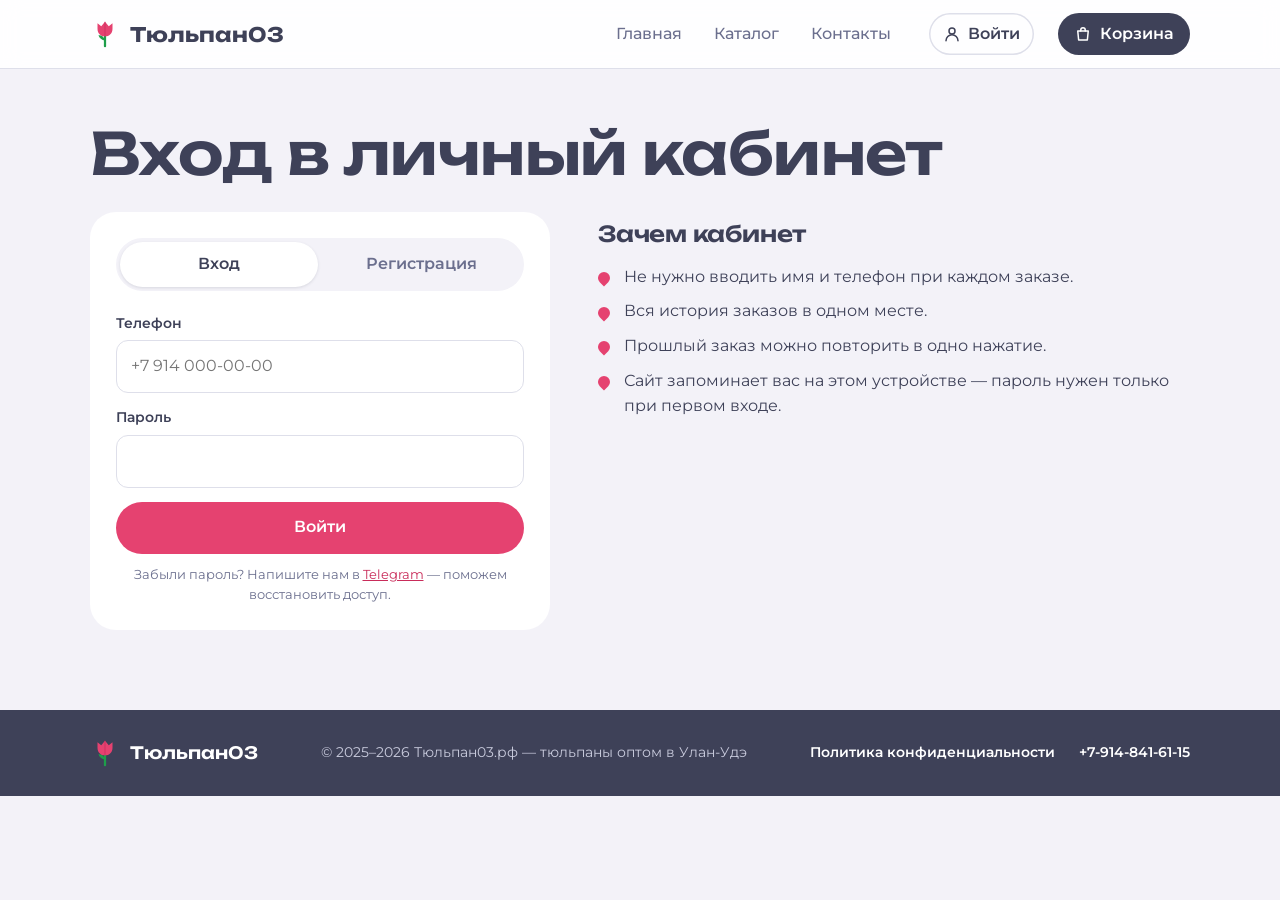
==== account.html @ 118ff661 "Цены на сайте меняются сами по графику (1.01 и 16.02.2027) prices.js: PRICE_SCHEDULE — три периода, " ====
<!doctype html>
<html lang="ru">
<head>
  <meta charset="UTF-8">
  <meta name="viewport" content="width=device-width, initial-scale=1">
  <title>Личный кабинет — Тюльпан03</title>
  <meta name="robots" content="noindex, nofollow">
  <meta name="theme-color" content="#3E4158">

  <link rel="icon" type="image/png" sizes="32x32" href="favicon.png">
  <link rel="icon" href="favicon.ico" sizes="any">
  <link rel="apple-touch-icon" sizes="180x180" href="icon.png">

  <link rel="preconnect" href="https://fonts.googleapis.com">
  <link rel="preconnect" href="https://fonts.gstatic.com" crossorigin>
  <link rel="stylesheet" href="https://fonts.googleapis.com/css2?family=Montserrat:wght@400;500;600;700&family=Unbounded:wght@500;600;700&display=swap">
  <link rel="stylesheet" href="style.css?v=c76c00bc">
  <script src="prices.js?v=3326b2bc"></script>
  <script src="common.js?v=33b75004"></script>
</head>
<body>
<header class="site-header">
  <div class="wrap">
    <a class="logo" href="index.html" aria-label="Тюльпан03 — на главную"><svg viewBox="0 0 32 32" aria-hidden="true"><path d="M16 29V17" stroke="#1E9E4A" stroke-width="2.4" stroke-linecap="round"/><path d="M16 23c-3.5-.4-6-2.4-7-5.6 3.4-.3 5.9 1.4 7 5.6z" fill="#1E9E4A"/><path d="M16 18.5c-4.6 0-8-3.3-8-8.2V4.6l4 3 4-4.6 4 4.6 4-3v5.7c0 4.9-3.4 8.2-8 8.2z" fill="#E54270"/><path d="M16 3v15.5" stroke="#C92C5A" stroke-width="1.4" opacity=".55"/></svg>Тюльпан03</a>
    <nav class="nav" aria-label="Разделы сайта"><a href="index.html">Главная</a><a href="catalog.html">Каталог</a><a href="contacts.html">Контакты</a></nav>
    <a class="account-link" href="account.html" hidden><svg viewBox="0 0 24 24" fill="none" stroke="currentColor" stroke-width="2" stroke-linecap="round" stroke-linejoin="round" aria-hidden="true"><circle cx="12" cy="8" r="4"/><path d="M4 21a8 8 0 0 1 16 0"/></svg><span class="account-word">Войти</span></a>
    <a class="cart-link" href="cart.html" aria-label="Корзина"><svg viewBox="0 0 24 24" fill="none" stroke="currentColor" stroke-width="2" stroke-linecap="round" stroke-linejoin="round" aria-hidden="true"><path d="M5 8h14l-1.2 12H6.2z"/><path d="M9 8V6.5a3 3 0 0 1 6 0V8"/></svg><span class="cart-word">Корзина</span><span class="cart-count"></span></a>
  </div>
</header>

<main class="wrap">
  <section class="page-head">
    <h1 id="accTitle">Личный кабинет</h1>
  </section>

  <div class="acc-off panel" id="accOff" hidden>
    <p>Личный кабинет скоро заработает. А пока заказ можно оформить в <a href="cart.html">корзине</a> — он придёт нам в WhatsApp или Telegram.</p>
  </div>

  <!-- Вход и регистрация -->
  <div class="auth" id="authBox" hidden>
    <div class="panel auth-panel">
      <div class="tabs" role="tablist">
        <button class="tab" role="tab" id="tabLogin" aria-selected="true" aria-controls="loginForm" type="button">Вход</button>
        <button class="tab" role="tab" id="tabReg" aria-selected="false" aria-controls="regForm" type="button">Регистрация</button>
      </div>

      <form id="loginForm" novalidate>
        <div class="field">
          <label for="loginPhone">Телефон</label>
          <input id="loginPhone" type="tel" autocomplete="tel" inputmode="tel" placeholder="+7 914 000-00-00" required>
        </div>
        <div class="field">
          <label for="loginPass">Пароль</label>
          <input id="loginPass" type="password" autocomplete="current-password" required>
        </div>
        <p class="form-error" id="loginError" role="alert"></p>
        <button class="btn" type="submit" style="width:100%">Войти</button>
        <p class="form-note">Забыли пароль? Напишите нам в <a href="https://t.me/tulpan03" target="_blank" rel="noopener">Telegram</a> — поможем восстановить доступ.</p>
      </form>

      <form id="regForm" novalidate hidden>
        <div class="field">
          <label for="regName">ФИО или название организации</label>
          <input id="regName" autocomplete="name" placeholder="Иванов Иван Иванович" required>
        </div>
        <div class="field">
          <label for="regPhone">Телефон</label>
          <input id="regPhone" type="tel" autocomplete="tel" inputmode="tel" placeholder="+7 914 000-00-00" required>
        </div>
        <div class="field">
          <label for="regPass">Пароль</label>
          <input id="regPass" type="password" autocomplete="new-password" minlength="6" placeholder="Не короче 6 символов" required>
        </div>
        <label class="check">
          <input type="checkbox" id="regConsent">
          <span>Согласен на обработку персональных данных по <a href="privacy.html" target="_blank">политике конфиденциальности</a></span>
        </label>
        <p class="form-error" id="regError" role="alert"></p>
        <button class="btn" type="submit" style="width:100%">Зарегистрироваться</button>
      </form>
    </div>
    <div class="auth-side">
      <h2>Зачем кабинет</h2>
      <ul class="terms">
        <li>Не нужно вводить имя и телефон при каждом заказе.</li>
        <li>Вся история заказов в одном месте.</li>
        <li>Прошлый заказ можно повторить в одно нажатие.</li>
        <li>Сайт запоминает вас на этом устройстве — пароль нужен только при первом входе.</li>
      </ul>
    </div>
  </div>

  <!-- Кабинет -->
  <div id="cabinet" hidden>
    <div class="panel acc-head">
      <div>
        <div class="acc-name" id="accName"></div>
        <div class="muted" id="accPhone"></div>
      </div>
      <div class="acc-actions">
        <a class="btn btn-small" href="catalog.html">Новый заказ</a>
        <button class="btn btn-ghost btn-small" type="button" id="logoutBtn">Выйти</button>
      </div>
    </div>
    <h2 class="acc-h2">Мои заказы</h2>
    <div id="orders" aria-live="polite"><p class="muted">Загружаем…</p></div>
  </div>
</main>

<footer class="site-footer">
  <div class="wrap">
    <a class="logo" href="index.html"><svg viewBox="0 0 32 32" aria-hidden="true"><path d="M16 29V17" stroke="#1E9E4A" stroke-width="2.4" stroke-linecap="round"/><path d="M16 23c-3.5-.4-6-2.4-7-5.6 3.4-.3 5.9 1.4 7 5.6z" fill="#1E9E4A"/><path d="M16 18.5c-4.6 0-8-3.3-8-8.2V4.6l4 3 4-4.6 4 4.6 4-3v5.7c0 4.9-3.4 8.2-8 8.2z" fill="#E54270"/><path d="M16 3v15.5" stroke="#C92C5A" stroke-width="1.4" opacity=".55"/></svg>Тюльпан03</a>
    <div>© 2025–<span class="year">2026</span> Тюльпан03.рф — тюльпаны оптом в Улан-Удэ</div>
    <div class="footer-links"><a href="privacy.html">Политика конфиденциальности</a><a href="tel:+79148416115">+7-914-841-61-15</a></div>
  </div>
</footer>

<script>
  const params = new URLSearchParams(location.search);
  const $ = id => document.getElementById(id);
  const esc = s => String(s).replace(/[&<>"']/g, c => ({'&':'&amp;','<':'&lt;','>':'&gt;','"':'&quot;',"'":'&#39;'})[c]);

  function show(view){
    $('accOff').hidden = view !== 'off';
    $('authBox').hidden = view !== 'auth';
    $('cabinet').hidden = view !== 'cabinet';
  }

  function switchTab(reg){
    $('tabLogin').setAttribute('aria-selected', !reg);
    $('tabReg').setAttribute('aria-selected', reg);
    $('loginForm').hidden = reg;
    $('regForm').hidden = !reg;
    $('accTitle').textContent = reg ? 'Регистрация' : 'Вход в личный кабинет';
  }
  $('tabLogin').onclick = () => switchTab(false);
  $('tabReg').onclick = () => switchTab(true);

  function afterLogin(res){
    setSession({ token: res.token, name: res.user.name, phone: res.user.phone });
    if (params.get('next') === 'cart') { location.href = 'cart.html'; return; }
    openCabinet();
  }

  async function submit(form, errEl, action, data, check){
    errEl.textContent = '';
    const problem = check();
    if (problem){ errEl.textContent = problem; return; }
    const btn = form.querySelector('button[type=submit]');
    const label = btn.textContent;
    btn.disabled = true; btn.textContent = 'Подождите…';
    const res = await api(action, data());
    btn.disabled = false; btn.textContent = label;
    if (!res.ok){ errEl.textContent = res.error; return; }
    afterLogin(res);
  }

  $('loginForm').addEventListener('submit', e => {
    e.preventDefault();
    submit($('loginForm'), $('loginError'), 'login',
      () => ({ phone: $('loginPhone').value, password: $('loginPass').value }),
      () => $('loginPhone').value.replace(/\D/g,'').length < 10 ? 'Проверьте номер телефона'
          : !$('loginPass').value ? 'Введите пароль' : '');
  });
  $('regForm').addEventListener('submit', e => {
    e.preventDefault();
    submit($('regForm'), $('regError'), 'register',
      () => ({ name: $('regName').value, phone: $('regPhone').value, password: $('regPass').value, consent: $('regConsent').checked }),
      () => $('regName').value.trim().length < 2 ? 'Введите ФИО'
          : $('regPhone').value.replace(/\D/g,'').length < 10 ? 'Проверьте номер телефона'
          : $('regPass').value.length < 6 ? 'Пароль — не короче 6 символов'
          : !$('regConsent').checked ? 'Отметьте согласие на обработку данных' : '');
  });

  $('logoutBtn').onclick = async () => {
    const s = getSession();
    setSession(null);
    if (s) api('logout', { token: s.token });
    show('auth'); switchTab(false);
  };

  const STATUS_CLASS = { 'Новый': 'st-new', 'Подтверждён': 'st-ok', 'Выполнен': 'st-done', 'Отменён': 'st-cancel' };

  function renderOrders(orders){
    if (!orders.length){
      $('orders').innerHTML = '<div class="panel empty"><h3>Заказов пока нет</h3><p class="muted">Оформите первый заказ — он появится здесь.</p><a class="btn" href="catalog.html">Перейти в каталог</a></div>';
      return;
    }
    $('orders').innerHTML = orders.map((o, idx) => {
      const d = new Date(o.date);
      const date = isNaN(d) ? '' : d.toLocaleDateString('ru-RU', { day: 'numeric', month: 'long', year: 'numeric' });
      const items = o.items.map(i => '<li><span>' + esc(i.name) + '</span><span>' + i.qty + ' шт × ' + i.price + ' ₽</span></li>').join('');
      return '<article class="panel order">'
        + '<div class="order-top"><div><b>Заказ №' + o.number + '</b><span class="muted">' + date + '</span></div>'
        + '<span class="status ' + (STATUS_CLASS[o.status] || 'st-new') + '">' + esc(o.status) + '</span></div>'
        + '<ul class="order-items">' + items + '</ul>'
        + (o.comment ? '<p class="muted order-comment">' + esc(o.comment.replace(/^\'/, '')) + '</p>' : '')
        + '<div class="order-bottom"><span class="num">' + rub(o.total) + '</span><span class="muted">' + o.qty + ' шт</span>'
        + '<button class="btn btn-ghost btn-small" type="button" data-repeat="' + idx + '">Повторить заказ</button></div>'
        + '</article>';
    }).join('');
    document.querySelectorAll('[data-repeat]').forEach(b => b.onclick = () => {
      const o = orders[Number(b.dataset.repeat)];
      const cart = loadCart();
      o.items.forEach(i => {
        const ex = cart.find(c => c.name === i.name && c.type === i.type);
        if (ex) ex.qty += i.qty; else cart.push({ name: i.name, type: i.type, qty: i.qty });
      });
      saveCart(cart);
      location.href = 'cart.html';
    });
  }

  async function openCabinet(){
    const s = getSession();
    show('cabinet');
    $('accTitle').textContent = 'Личный кабинет';
    $('accName').textContent = s.name;
    $('accPhone').textContent = s.phone;
    const res = await api('orders', { token: s.token });
    if (!res.ok){
      if (res.code === 'auth'){ setSession(null); show('auth'); switchTab(false); $('loginError').textContent = 'Войдите снова, пожалуйста.'; return; }
      $('orders').innerHTML = '<p class="form-error">' + esc(res.error) + '</p>';
      return;
    }
    renderOrders(res.orders);
  }

  if (!apiEnabled()) show('off');
  else if (getSession()) openCabinet();
  else { show('auth'); switchTab(params.get('tab') === 'reg'); }
</script>
</body>
</html>
---- style.css ----
/* =========================================================
   Тюльпан03 — общий стиль всех страниц
   Цвета взяты у бренда «Цветофор»
   ========================================================= */

:root{
  /* Цвета */
  --ink:      #3E4158;   /* сливовый — текст и тёмные блоки */
  --ink-soft: #6B6F8E;   /* второстепенный текст */
  --pink:     #E54270;   /* фирменный розовый — кнопки и акценты */
  --pink-deep:#C92C5A;   /* розовый при наведении */
  --blush:    #FCE9F0;   /* нежно-розовые плашки */
  --mist:     #F3F2F8;   /* фон страницы */
  --line:     #DEDFEA;   /* линии и рамки */
  --white:    #FFFFFF;
  --leaf:     #1E9E4A;   /* зелень стебля — WhatsApp и «есть» */
  --sky:      #2A9FD6;   /* Telegram */

  /* Шрифты */
  --display: "Unbounded", "Montserrat", system-ui, sans-serif;
  --body:    "Montserrat", system-ui, -apple-system, "Segoe UI", sans-serif;

  /* Размеры */
  --wrap: 1180px;
  --gutter: clamp(16px, 4vw, 40px);
  --r-photo: 22px;
  --r-ui: 14px;
}

*{ box-sizing:border-box; }
[hidden]{ display:none !important; }
html{ -webkit-text-size-adjust:100%; scroll-behavior:smooth; }
@media (prefers-reduced-motion: reduce){
  html{ scroll-behavior:auto; }
  *,*::before,*::after{ animation:none !important; transition:none !important; }
}
body{
  margin:0;
  background:var(--mist);
  color:var(--ink);
  font-family:var(--body);
  font-size:16px;
  line-height:1.55;
  -webkit-font-smoothing:antialiased;
}
img{ display:block; max-width:100%; }
a{ color:inherit; }
button, input, textarea{ font:inherit; color:inherit; }
:focus-visible{ outline:3px solid var(--pink); outline-offset:2px; border-radius:6px; }

.wrap{ max-width:var(--wrap); margin:0 auto; padding:0 var(--gutter); }

/* ---------- Типографика ---------- */
h1, h2, h3{ font-family:var(--display); font-weight:600; letter-spacing:-0.01em; line-height:1.12; margin:0; }
h1{ font-size:clamp(30px, 5.2vw, 58px); }
h2{ font-size:clamp(24px, 3.2vw, 36px); }
h3{ font-size:18px; font-weight:600; }
.lead{ font-size:clamp(17px, 1.6vw, 20px); color:var(--ink-soft); max-width:36em; margin:18px 0 0; }
.muted{ color:var(--ink-soft); }
.nowrap{ white-space:nowrap; }
.num{ font-family:var(--display); font-weight:600; font-variant-numeric:tabular-nums; }

/* ---------- Кнопки ---------- */
.btn{
  display:inline-flex; align-items:center; justify-content:center; gap:10px;
  min-height:52px; padding:0 26px;
  border:0; border-radius:999px;
  background:var(--pink); color:#fff;
  font-weight:600; font-size:16px; text-decoration:none;
  cursor:pointer;
  transition:background .15s, transform .15s;
}
.btn:hover{ background:var(--pink-deep); }
.btn:active{ transform:scale(.98); }
.btn-ghost{ background:transparent; color:var(--ink); box-shadow:inset 0 0 0 2px var(--line); }
.btn-ghost:hover{ background:var(--white); box-shadow:inset 0 0 0 2px var(--ink); }
.btn-wa{ background:var(--leaf); }
.btn-wa:hover{ background:#178a3f; }
.btn-tg{ background:var(--sky); }
.btn-tg:hover{ background:#1f88bb; }
.btn-max{ background:#7B4DFF; }
.btn-max:hover{ background:#6638e6; }
.btn-small{ min-height:44px; padding:0 18px; font-size:15px; }
.btn svg{ width:20px; height:20px; flex:none; }

/* ---------- Шапка ---------- */
.site-header{
  position:sticky; top:0; z-index:50;
  background:rgba(255,255,255,.92);
  backdrop-filter:saturate(1.4) blur(10px);
  -webkit-backdrop-filter:saturate(1.4) blur(10px);
  border-bottom:1px solid var(--line);
}
.site-header .wrap{ display:flex; align-items:center; gap:24px; min-height:68px; }
.logo{
  display:flex; align-items:center; gap:10px;
  font-family:var(--display); font-weight:700; font-size:20px;
  text-decoration:none; color:var(--ink);
  white-space:nowrap;
}
.logo svg{ width:30px; height:30px; flex:none; }
.nav{ display:flex; gap:4px; margin-left:auto; }
.nav a{
  padding:8px 14px; border-radius:999px;
  text-decoration:none; font-weight:500; color:var(--ink-soft);
}
.nav a:hover{ color:var(--ink); background:var(--mist); }
.nav a.active{ color:var(--ink); background:var(--blush); font-weight:600; }
.cart-link{
  display:inline-flex; align-items:center; gap:8px;
  padding:9px 16px; border-radius:999px;
  background:var(--ink); color:#fff; text-decoration:none; font-weight:600;
  white-space:nowrap;
}
.cart-link:hover{ background:#2f3247; }
.cart-link svg{ width:18px; height:18px; }
.cart-count{ display:none; padding:1px 8px; border-radius:999px; background:var(--pink); font-size:13px; }
.cart-count.has{ display:inline-block; }

@media (max-width:900px){
  .site-header .wrap{ flex-wrap:wrap; gap:0 12px; padding-top:10px; }
  .logo{ font-size:16px; gap:8px; }
  .logo svg{ width:26px; height:26px; }
  .cart-link{ margin-left:auto; padding:8px 12px; gap:6px; font-size:15px; }
  .cart-count{ padding:1px 7px; font-size:12px; }
  .nav{ order:3; width:100%; margin:6px 0 8px; overflow-x:auto; }
  .nav a{ padding:7px 12px; font-size:15px; }
}

@media (max-width:480px){
  .cart-word{ display:none; }
  .cart-link{ padding:8px 12px; }
}

/* ---------- Подвал ---------- */
.site-footer{ background:var(--ink); color:#C9CBDD; margin-top:80px; }
.site-footer .wrap{
  display:flex; flex-wrap:wrap; gap:16px 40px; align-items:center; justify-content:space-between;
  padding-top:28px; padding-bottom:28px; font-size:14px;
}
.site-footer a{ color:#fff; text-decoration:none; font-weight:600; }
.site-footer a:hover{ color:#FFB3C8; }
.site-footer .logo{ color:#fff; font-size:17px; }

/* ---------- Плашки и поля ---------- */
.note{
  background:var(--blush); border-radius:var(--r-ui);
  padding:14px 18px; font-size:15px; line-height:1.5;
}
.field{ display:flex; flex-direction:column; gap:6px; margin-bottom:14px; }
.field label{ font-size:14px; font-weight:600; }
.field input, .field textarea{
  width:100%; padding:13px 14px;
  border:1.5px solid var(--line); border-radius:12px; background:#fff;
  font-size:16px; /* 16px — иначе iPhone увеличивает страницу */
}
.field input:focus, .field textarea:focus{ border-color:var(--ink); outline:none; }
.field textarea{ min-height:84px; resize:vertical; }

/* ---------- Выбор количества ---------- */
.stepper{
  display:inline-flex; align-items:center;
  border:1.5px solid var(--line); border-radius:999px; background:#fff;
}
.stepper button{
  width:42px; height:42px; border:0; background:none; border-radius:999px;
  font-size:22px; line-height:1; cursor:pointer; color:var(--ink);
}
.stepper button:hover{ background:var(--mist); }
.stepper input{
  width:62px; border:0; text-align:center; background:none;
  font-weight:600; font-size:16px; font-variant-numeric:tabular-nums;
}
.stepper input:focus{ outline:none; }

/* ---------- Подсказка ---------- */
#toast{
  position:fixed; left:50%; bottom:96px; z-index:200;
  transform:translate(-50%, 16px);
  max-width:calc(100% - 32px);
  padding:12px 20px; border-radius:14px;
  background:var(--ink); color:#fff; font-weight:600; font-size:15px; text-align:center;
  opacity:0; pointer-events:none;
  transition:opacity .2s, transform .2s;
}
#toast.show{ opacity:1; transform:translate(-50%, 0); }

/* =========================================================
   ГЛАВНАЯ
   ========================================================= */
.hero{ padding:clamp(28px, 6vw, 72px) 0 clamp(28px, 5vw, 56px); }
.hero-grid{
  display:grid; grid-template-columns:minmax(0, 1.05fr) minmax(0, .95fr);
  gap:clamp(24px, 4vw, 56px); align-items:center;
}
.badge{
  display:inline-flex; align-items:center; gap:8px;
  padding:7px 14px 7px 10px; margin-bottom:20px;
  background:var(--white); border:1.5px solid #F6C6D6; border-radius:999px;
  color:var(--pink-deep); font-weight:600; font-size:14px;
}
.badge-dot{ width:8px; height:8px; border-radius:50%; background:var(--pink); }
.hero-actions{ display:flex; flex-wrap:wrap; gap:12px; margin-top:30px; }

/* Лента бутонов — фото сортов в форме бутона */
.buds{
  display:grid; grid-template-columns:repeat(4, 1fr);
  gap:12px; align-items:end;
  height:clamp(320px, 42vw, 520px);
}
.bud{
  position:relative; height:100%;
  border-radius:999px 999px 26px 26px;
  overflow:hidden; background:var(--blush);
  animation:bud-rise .9s cubic-bezier(.2,.7,.2,1) both;
}
.bud img{ width:100%; height:100%; object-fit:cover; }
.bud:nth-child(1){ height:72%; animation-delay:.05s; }
.bud:nth-child(2){ height:100%; animation-delay:.15s; }
.bud:nth-child(3){ height:84%; animation-delay:.25s; }
.bud:nth-child(4){ height:62%; animation-delay:.35s; }
.bud span{
  position:absolute; left:50%; bottom:12px; transform:translateX(-50%);
  padding:4px 10px; border-radius:999px;
  background:rgba(255,255,255,.92); color:var(--ink);
  font-size:12px; font-weight:600; white-space:nowrap;
}
@keyframes bud-rise{ from{ transform:translateY(28px); opacity:0; } to{ transform:none; opacity:1; } }

/* Факты о тюльпанах */
.facts{ padding:clamp(32px, 5vw, 56px) 0; background:var(--white); }
.facts-grid{
  display:grid; grid-template-columns:repeat(4, 1fr); gap:0;
}
.fact{ padding:4px 24px; border-left:1.5px solid var(--line); }
.fact:first-child{ border-left:0; padding-left:0; }
.fact b{ display:block; font-family:var(--display); font-weight:600; font-size:clamp(24px, 3vw, 34px); line-height:1.1; color:var(--ink); }
.fact span{ display:block; margin-top:8px; color:var(--ink-soft); font-size:15px; }
.terms{
  display:grid; grid-template-columns:repeat(2, minmax(0, 1fr)); gap:10px 40px;
  list-style:none; padding:0; margin:36px 0 0;
}
.terms li{ position:relative; padding-left:26px; }
.terms li::before{
  content:""; position:absolute; left:0; top:.45em;
  width:12px; height:12px; border-radius:50% 50% 50% 0; transform:rotate(-45deg);
  background:var(--pink);
}

/* Лесенка цен */
.ladder-section{ padding:clamp(40px, 6vw, 72px) 0 0; }
.ladder-head{ display:flex; flex-wrap:wrap; justify-content:space-between; align-items:end; gap:16px; }
.ladder-head p{ margin:10px 0 0; max-width:34em; }
.ladder{
  display:grid; grid-template-columns:repeat(8, 1fr); gap:8px;
  align-items:end; margin-top:28px; height:230px;
}
.step{
  display:flex; flex-direction:column; justify-content:flex-end;
  background:var(--white); border-radius:16px 16px 10px 10px;
  padding:12px 10px; min-height:84px;
}
.step b{ font-family:var(--display); font-weight:600; font-size:clamp(17px, 2vw, 24px); line-height:1.1; }
.step span{ font-size:12.5px; color:var(--ink-soft); margin-top:4px; line-height:1.3; }
.step.top{ background:var(--pink); color:#fff; }
.step.top span{ color:#FFE0EA; }
.ladder-note{ font-size:14px; margin-top:12px; }

/* Контактная полоса */
.contact-band{ margin-top:clamp(48px, 7vw, 88px); }
.contact-card{
  display:grid; grid-template-columns:minmax(0, 1.2fr) minmax(0, 1fr);
  gap:32px; align-items:center;
  background:var(--ink); color:#fff;
  border-radius:28px; padding:clamp(24px, 4vw, 48px);
}
.contact-card h2{ color:#fff; }
.contact-card p{ color:#C9CBDD; margin:12px 0 0; }
.contact-list{ display:grid; gap:12px; }
.contact-list a, .contact-list div{
  display:flex; align-items:center; gap:12px;
  padding:14px 18px; border-radius:16px;
  background:rgba(255,255,255,.07); color:#fff; text-decoration:none; font-weight:600;
}
.contact-list a:hover{ background:rgba(255,255,255,.14); }
.contact-list svg{ width:22px; height:22px; flex:none; color:#FFB3C8; }

/* =========================================================
   КАТАЛОГ
   ========================================================= */
.page-head{ padding:clamp(28px, 5vw, 52px) 0 0; }
.page-head .note{ margin-top:18px; max-width:760px; }

.filters{ display:flex; flex-wrap:wrap; gap:8px; margin:26px 0 22px; }
.chip{
  padding:9px 16px; border-radius:999px; border:1.5px solid var(--line);
  background:var(--white); cursor:pointer; font-weight:600; font-size:15px; color:var(--ink-soft);
}
.chip:hover{ color:var(--ink); border-color:var(--ink-soft); }
.chip[aria-pressed="true"]{ background:var(--ink); border-color:var(--ink); color:#fff; }

.grid{
  display:grid; grid-template-columns:repeat(auto-fill, minmax(250px, 1fr));
  gap:clamp(14px, 2vw, 22px);
}
.card{
  display:flex; flex-direction:column;
  background:var(--white); border-radius:26px; padding:10px 10px 16px;
}
.card[hidden]{ display:none; }
.card-photo{
  position:relative; aspect-ratio:4 / 5; border-radius:var(--r-photo); overflow:hidden; background:var(--blush);
}
.card-photo img{ width:100%; height:100%; object-fit:cover; transition:transform .5s; }
.card:hover .card-photo img{ transform:scale(1.03); }
.tag{
  position:absolute; left:10px; top:10px;
  padding:4px 10px; border-radius:999px;
  background:rgba(255,255,255,.94); font-size:12px; font-weight:600;
}
.tag.terry{ background:#FFF4D6; color:#7A5A00; }
.card-body{ padding:14px 8px 0; display:flex; flex-direction:column; flex:1; }
.card-body h3{ font-size:19px; }
.price-line{ display:flex; flex-direction:column; gap:2px; margin-top:6px; }
.price-line .retail{ font-family:var(--display); font-weight:600; font-size:20px; }
.price-line .opt{ font-size:14px; color:var(--ink-soft); }
.card-actions{ display:flex; flex-direction:column; align-items:stretch; gap:10px; margin-top:auto; padding-top:16px; }
.card-actions .stepper{ justify-content:space-between; }
.card-actions .stepper input{ flex:1; min-width:0; }
.card-actions .btn{ min-height:46px; padding:0 14px; font-size:15px; }

/* Карточка без своего фото — заглушка до появления фото */
.no-photo{
  display:flex; align-items:center; justify-content:center; text-align:center;
  background:linear-gradient(160deg, var(--blush) 0%, #F6D9E3 100%);
}
.no-photo-text{
  display:flex; flex-direction:column; gap:6px; padding:0 16px;
  font-family:var(--display); font-weight:600; font-size:20px; color:var(--ink);
}
.no-photo-text small{ font-family:inherit; font-weight:500; font-size:14px; color:var(--ink-soft); }

/* Карточка «Микс» — мозаика из фото */
.mix-photo{
  display:grid; grid-template-columns:1fr 1fr; grid-template-rows:1fr 1fr 1fr;
  gap:4px; background:var(--white);
}
.mix-photo img{ width:100%; height:100%; object-fit:cover; border-radius:10px; }
.mix-photo .mix-text{
  grid-column:1 / -1; display:flex; flex-direction:column; justify-content:center;
  padding:10px 14px; border-radius:10px; background:var(--ink); color:#fff;
  font-weight:600; line-height:1.35; font-size:15px;
}
.mix-photo .mix-text small{ font-weight:500; color:#C9CBDD; font-size:13px; margin-top:2px; }

/* Нижняя панель корзины */
.cart-bar{
  position:fixed; left:0; right:0; bottom:0; z-index:60;
  padding:10px var(--gutter) calc(10px + env(safe-area-inset-bottom));
  transform:translateY(110%); visibility:hidden;
  transition:transform .25s, visibility .25s;
}
.cart-bar.visible{ transform:none; visibility:visible; }
.cart-bar-inner{
  max-width:760px; margin:0 auto;
  display:flex; align-items:center; gap:14px;
  background:var(--ink); color:#fff; border-radius:20px; padding:10px 10px 10px 20px;
  box-shadow:0 12px 32px rgba(62,65,88,.35);
}
.cart-bar-sum{ flex:1; line-height:1.25; }
.cart-bar-sum b{ font-family:var(--display); font-weight:600; font-size:18px; }
.cart-bar-sum span{ display:block; font-size:13px; color:#C9CBDD; }
.cart-bar .btn{ min-height:48px; }
body.has-cart-bar{ padding-bottom:96px; }

/* Таблица цен */
.tiers{ margin-top:clamp(40px, 6vw, 72px); }
.tiers-table{ width:100%; border-collapse:separate; border-spacing:0; margin-top:18px; background:var(--white); border-radius:20px; overflow:hidden; font-variant-numeric:tabular-nums; }
.tiers-table th, .tiers-table td{ padding:13px 18px; text-align:left; border-bottom:1px solid var(--line); }
.tiers-table th{ font-size:14px; color:var(--ink-soft); font-weight:600; background:#FAFAFD; }
.tiers-table tr:last-child td{ border-bottom:0; }
.tiers-table td:not(:first-child){ font-weight:600; }
.tiers-wrap{ overflow-x:auto; border-radius:20px; }

/* =========================================================
   КОРЗИНА
   ========================================================= */
.cart-grid{
  display:grid; grid-template-columns:minmax(0, 1.5fr) minmax(320px, 1fr);
  gap:clamp(18px, 3vw, 32px); align-items:start; margin-top:26px;
}
.panel{ background:var(--white); border-radius:26px; padding:clamp(16px, 2.5vw, 26px); }
.cart-items{ list-style:none; margin:0; padding:0; }
.cart-item{
  display:grid; grid-template-columns:72px minmax(0, 1fr) auto auto auto;
  gap:16px; align-items:center;
  padding:14px 0; border-bottom:1px solid var(--line);
}
.cart-item:first-child{ padding-top:0; }
.cart-item:last-child{ border-bottom:0; padding-bottom:0; }
.cart-item img{ width:72px; height:72px; object-fit:cover; border-radius:16px; background:var(--blush); }
.cart-item h3{ font-size:16px; }
.cart-item .unit{ font-size:14px; color:var(--ink-soft); margin-top:2px; }
.cart-item .sum{ font-family:var(--display); font-weight:600; min-width:96px; text-align:right; font-variant-numeric:tabular-nums; }
.remove{
  width:40px; height:40px; border:0; border-radius:50%; background:none; cursor:pointer;
  color:var(--ink-soft); font-size:20px;
}
.remove:hover{ background:var(--blush); color:var(--pink-deep); }
.cart-tools{ display:flex; flex-wrap:wrap; justify-content:space-between; gap:12px; margin-top:20px; }
.link-btn{ background:none; border:0; padding:8px 0; color:var(--ink-soft); font-weight:600; cursor:pointer; text-decoration:underline; text-underline-offset:3px; }
.link-btn:hover{ color:var(--pink-deep); }

.empty{ text-align:center; padding:36px 10px; }
.empty p{ margin:10px 0 22px; }

.summary{ position:sticky; top:88px; }
.total{ display:flex; justify-content:space-between; align-items:baseline; gap:12px; }
.total b{ font-family:var(--display); font-weight:600; font-size:clamp(26px, 3vw, 32px); font-variant-numeric:tabular-nums; }
.total-qty{ color:var(--ink-soft); font-size:15px; margin-top:2px; }
.next-tier{ margin:14px 0 0; font-size:14px; }
.next-tier:empty{ display:none; }
.summary h2{ font-size:20px; margin:24px 0 14px; }
.send{ display:grid; gap:10px; margin-top:8px; }
.send .btn{ width:100%; }
.form-note{ font-size:13px; color:var(--ink-soft); margin:10px 0 0; text-align:center; }

/* Окно предупреждения */
.modal-overlay{
  position:fixed; inset:0; z-index:300;
  display:flex; align-items:center; justify-content:center; padding:16px;
  background:rgba(40,42,58,.55);
  opacity:0; visibility:hidden; transition:opacity .2s, visibility .2s;
}
.modal-overlay.show{ opacity:1; visibility:visible; }
.modal-window{
  position:relative; width:100%; max-width:460px;
  background:#fff; border-radius:26px; padding:28px 26px 24px;
  transform:translateY(12px); transition:transform .2s;
}
.modal-overlay.show .modal-window{ transform:none; }
.modal-close{
  position:absolute; top:12px; right:12px;
  width:40px; height:40px; border:0; border-radius:50%; background:none;
  font-size:26px; line-height:1; color:var(--ink-soft); cursor:pointer;
}
.modal-close:hover{ background:var(--mist); }
.modal-title{ font-family:var(--display); font-weight:600; font-size:21px; margin:0 40px 12px 0; }
.modal-text{ margin:0 0 22px; color:var(--ink); }
.modal-text strong{ color:var(--pink-deep); }
.modal-actions{ display:flex; flex-wrap:wrap; gap:10px; justify-content:flex-end; }

/* =========================================================
   КОНТАКТЫ
   ========================================================= */
.contacts-grid{
  display:grid; grid-template-columns:minmax(0, 1fr) minmax(0, 1fr);
  gap:clamp(16px, 3vw, 28px); margin-top:26px; align-items:stretch;
}
.contact-rows{ display:grid; gap:4px; }
.contact-row{ padding:16px 0; border-bottom:1px solid var(--line); }
.contact-row:last-child{ border-bottom:0; }
.contact-row .label{ font-size:14px; color:var(--ink-soft); font-weight:600; }
.contact-row .value{ font-size:19px; font-weight:600; margin-top:4px; }
.contact-row .value a{ text-decoration:none; }
.contact-row .value a:hover{ color:var(--pink-deep); }
.contact-actions{ display:flex; flex-wrap:wrap; gap:10px; margin-top:20px; }
.contact-photo{ border-radius:26px; overflow:hidden; min-height:320px; }
.contact-photo img{ width:100%; height:100%; object-fit:cover; }

/* =========================================================
   АДАПТИВ
   ========================================================= */
@media (max-width:960px){
  .hero-grid{ grid-template-columns:1fr; }
  .buds{ height:clamp(260px, 62vw, 420px); }
  .facts-grid{ grid-template-columns:repeat(2, 1fr); gap:24px 0; }
  .fact:nth-child(3){ border-left:0; padding-left:0; }
  .contact-card{ grid-template-columns:1fr; }
  .cart-grid{ grid-template-columns:1fr; }
  .summary{ position:static; }
  .contacts-grid{ grid-template-columns:1fr; }
  .contact-photo{ min-height:240px; max-height:340px; }
}
@media (max-width:640px){
  .terms{ grid-template-columns:1fr; }
  .ladder{ grid-template-columns:repeat(4, 1fr); height:auto; align-items:stretch; }
  .step{ min-height:72px !important; height:auto !important; }
  .grid{ grid-template-columns:repeat(2, minmax(0, 1fr)); gap:10px; }
  .card{ padding:6px 6px 12px; border-radius:20px; }
  .card-photo{ border-radius:16px; }
  .card-body{ padding:10px 4px 0; }
  .card-body h3{ font-size:15px; }
  .price-line .retail{ font-size:17px; }
  .price-line .opt{ font-size:12.5px; }
  .card-actions{ gap:8px; padding-top:12px; }
  .stepper button{ width:38px; height:38px; }
  .card-actions .btn{ min-height:42px; font-size:14px; }
  .mix-photo .mix-text{ font-size:12.5px; padding:8px 10px; }
  .mix-photo .mix-text small{ font-size:11.5px; }
  .tag{ font-size:11px; left:6px; top:6px; }
  .cart-item{ grid-template-columns:56px minmax(0, 1fr) auto; gap:10px 12px; }
  .cart-item img{ width:56px; height:56px; border-radius:12px; }
  .cart-item .stepper{ grid-column:2 / 3; justify-self:start; }
  .cart-item .sum{ grid-column:3; grid-row:2; min-width:0; }
  .cart-item .remove{ grid-column:3; grid-row:1; justify-self:end; }
  .bud span{ display:none; }
}

/* =========================================================
   ЛИЧНЫЙ КАБИНЕТ
   ========================================================= */
.account-link{
  display:inline-flex; align-items:center; gap:7px;
  padding:9px 14px; border-radius:999px;
  color:var(--ink); text-decoration:none; font-weight:600; white-space:nowrap;
  box-shadow:inset 0 0 0 1.5px var(--line);
}
.account-link[hidden]{ display:none; }
.account-link:hover{ box-shadow:inset 0 0 0 1.5px var(--ink); }
.account-link svg{ width:18px; height:18px; }
.account-word{ max-width:9em; overflow:hidden; text-overflow:ellipsis; }

.footer-links{ display:flex; flex-wrap:wrap; gap:8px 24px; }

/* Покупатель в корзине */
.who{
  display:flex; justify-content:space-between; align-items:center; gap:12px;
  padding:14px 16px; border-radius:var(--r-ui); background:var(--mist); margin-bottom:14px;
}
.who b{ display:block; }
.who span{ font-size:14px; color:var(--ink-soft); }
.who a{ font-weight:600; color:var(--pink-deep); }
.login-hint{ font-size:14px; margin:0 0 14px; color:var(--ink-soft); }
.login-hint a{ color:var(--pink-deep); font-weight:600; }

.check{ display:flex; gap:10px; align-items:flex-start; font-size:14px; line-height:1.45; margin:4px 0 14px; cursor:pointer; }
.check input{ width:20px; height:20px; margin:0; flex:none; accent-color:var(--pink); }
.check a{ color:var(--pink-deep); }
.form-error{ color:var(--pink-deep); font-weight:600; font-size:14px; margin:0 0 12px; min-height:0; }
.form-error:empty{ display:none; }
.btn[disabled]{ opacity:.6; cursor:progress; }

/* Вход и регистрация */
.auth{
  display:grid; grid-template-columns:minmax(0, 460px) minmax(0, 1fr);
  gap:clamp(18px, 4vw, 48px); align-items:start; margin-top:26px;
}
.auth-side{ padding-top:10px; }
.auth-side h2{ font-size:22px; }
.auth-side .terms{ grid-template-columns:1fr; margin-top:18px; }
.tabs{ display:grid; grid-template-columns:1fr 1fr; gap:4px; padding:4px; border-radius:999px; background:var(--mist); margin-bottom:22px; }
.tab{ border:0; background:none; padding:10px; border-radius:999px; font-weight:600; color:var(--ink-soft); cursor:pointer; }
.tab[aria-selected="true"]{ background:var(--white); color:var(--ink); box-shadow:0 1px 3px rgba(62,65,88,.15); }
.auth .form-note a{ color:var(--pink-deep); }

/* Кабинет */
.acc-head{ display:flex; flex-wrap:wrap; justify-content:space-between; align-items:center; gap:16px; margin-top:26px; }
.acc-name{ font-family:var(--display); font-weight:600; font-size:clamp(20px, 2.4vw, 26px); }
.acc-actions{ display:flex; flex-wrap:wrap; gap:10px; }
.acc-h2{ font-size:22px; margin:34px 0 14px; }
.acc-off{ margin-top:26px; }
.acc-off a{ color:var(--pink-deep); font-weight:600; }
#orders{ display:grid; gap:14px; }
.order-top{ display:flex; justify-content:space-between; align-items:flex-start; gap:12px; }
.order-top b{ display:block; font-family:var(--display); font-weight:600; font-size:18px; }
.order-top .muted{ font-size:14px; }
.status{ padding:5px 12px; border-radius:999px; font-size:13px; font-weight:700; white-space:nowrap; }
.st-new{ background:var(--blush); color:var(--pink-deep); }
.st-ok{ background:#FFF3CC; color:#7A5A00; }
.st-done{ background:#DDF3E3; color:#17733A; }
.st-cancel{ background:#EEE; color:#777; text-decoration:line-through; }
.order-items{ list-style:none; margin:14px 0 0; padding:0; border-top:1px solid var(--line); }
.order-items li{ display:flex; justify-content:space-between; gap:12px; padding:9px 0; border-bottom:1px solid var(--line); font-size:15px; }
.order-items li span:last-child{ color:var(--ink-soft); white-space:nowrap; font-variant-numeric:tabular-nums; }
.order-comment{ font-size:14px; margin:10px 0 0; }
.order-bottom{ display:flex; flex-wrap:wrap; align-items:center; gap:8px 14px; margin-top:14px; }
.order-bottom .num{ font-size:20px; }
.order-bottom .btn{ margin-left:auto; }

/* Текстовые страницы */
.prose{ max-width:820px; margin-top:clamp(24px, 4vw, 44px); }
.prose h1{ font-size:clamp(26px, 3.6vw, 38px); }
.prose h2{ font-size:19px; margin:28px 0 8px; }
.prose p, .prose li{ max-width:68ch; }
.prose a{ color:var(--pink-deep); }

@media (max-width:960px){
  .auth{ grid-template-columns:1fr; }
}
@media (max-width:900px){
  .account-link{ margin-left:auto; padding:8px 10px; }
  .account-link:not([hidden]) + .cart-link{ margin-left:8px; }
  .account-word{ display:none; }
}
@media (max-width:350px){
  .site-header .logo svg{ display:none; }
}

/* ---------- Получение и оплата (главная) ---------- */
.pickup{ padding:clamp(40px, 6vw, 72px) 0 0; }
.pickup h2{ margin:0 0 20px; }
.pickup-grid{ display:grid; grid-template-columns:repeat(3, 1fr); gap:16px; }
.pickup-card{ background:var(--white); border-radius:var(--r-photo); padding:clamp(18px, 2.5vw, 26px); }
.pickup-card h3{ margin:0 0 10px; font-family:var(--display); font-weight:600; font-size:18px; }
.pickup-card p{ margin:0 0 8px; }
.pickup-card .muted{ font-size:15px; }
.pickup-card-soft{ background:var(--blush); }
.pickup-link{ display:inline-block; margin-top:6px; color:var(--pink); font-weight:600; text-decoration:none; }
.pickup-link:hover{ color:var(--pink-deep); text-decoration:underline; }
@media (max-width:900px){ .pickup-grid{ grid-template-columns:1fr; } }

/* Корзина: заказ только после регистрации */
.login-required{
  padding:16px 18px; border-radius:var(--r-ui);
  background:var(--blush); border:1.5px solid #F6C6D6; margin-bottom:14px;
}
.login-required p{ margin:0 0 12px; font-size:15px; line-height:1.5; }
.login-required b{ color:var(--pink-deep); }
.login-required-actions{ display:flex; flex-wrap:wrap; gap:10px; }
.login-required.pulse{ animation:pulse-ring .9s ease-out 1; }
@keyframes pulse-ring{ 0%{ box-shadow:0 0 0 0 rgba(229,66,112,.45); } 100%{ box-shadow:0 0 0 14px rgba(229,66,112,0); } }
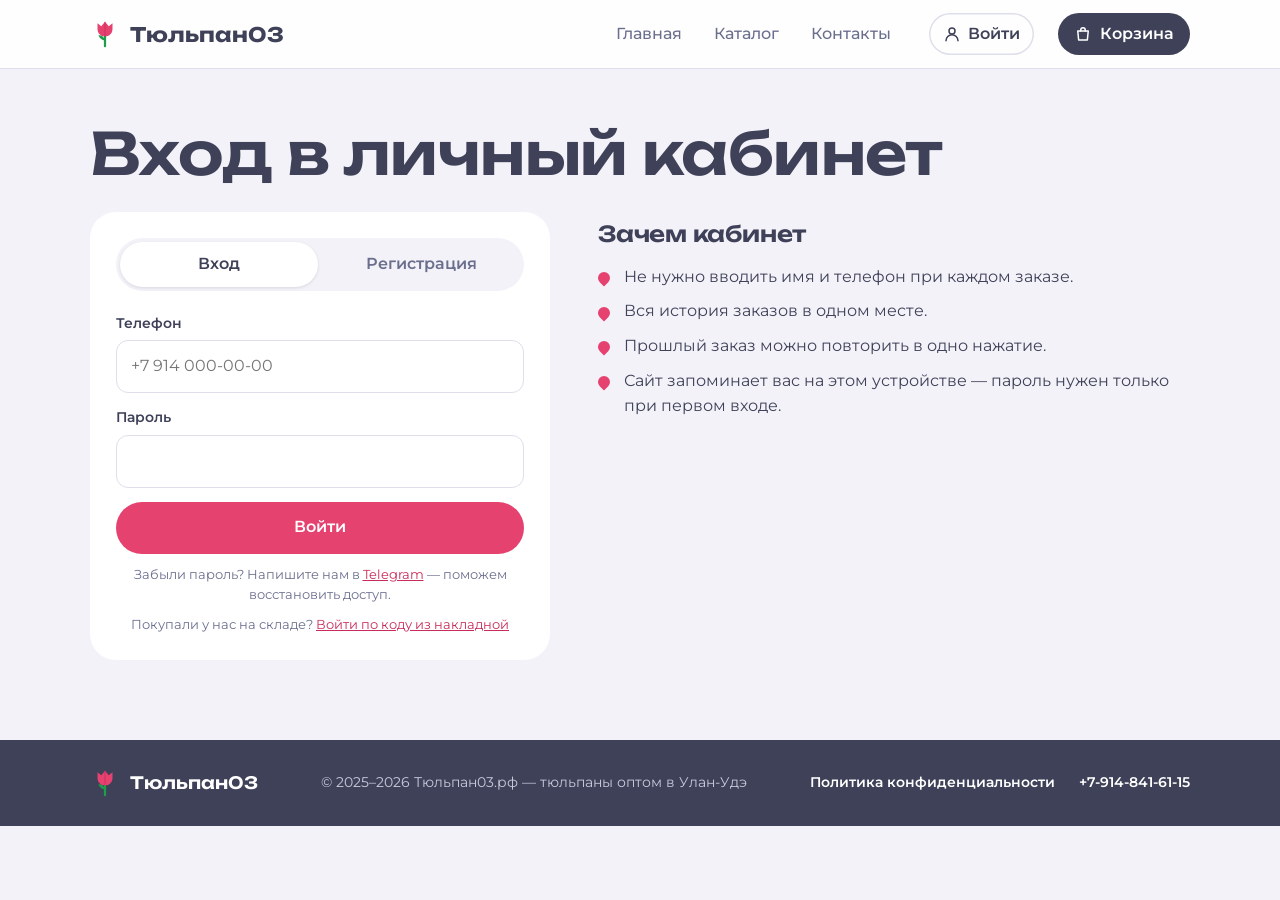
==== commit a3e4d610: "Кабинет: оплачено/осталось из таблицы 2027, вход по коду из накладной для покупателей со склада Co-A" ====
--- a/account.html
+++ b/account.html
@@ -14,7 +14,7 @@
   <link rel="preconnect" href="https://fonts.googleapis.com">
   <link rel="preconnect" href="https://fonts.gstatic.com" crossorigin>
   <link rel="stylesheet" href="https://fonts.googleapis.com/css2?family=Montserrat:wght@400;500;600;700&family=Unbounded:wght@500;600;700&display=swap">
-  <link rel="stylesheet" href="style.css?v=c76c00bc">
+  <link rel="stylesheet" href="style.css?v=ee5c1708">
   <script src="prices.js?v=3326b2bc"></script>
   <script src="common.js?v=33b75004"></script>
 </head>
@@ -57,6 +57,30 @@
         <p class="form-error" id="loginError" role="alert"></p>
         <button class="btn" type="submit" style="width:100%">Войти</button>
         <p class="form-note">Забыли пароль? Напишите нам в <a href="https://t.me/tulpan03" target="_blank" rel="noopener">Telegram</a> — поможем восстановить доступ.</p>
+        <p class="form-note">Покупали у нас на складе? <a href="#" id="toCode">Войти по коду из накладной</a></p>
+      </form>
+
+      <form id="codeForm" novalidate hidden>
+        <p class="form-note" style="margin-top:0">Код из 6 цифр напечатан в накладной. По нему откроется кабинет с вашими заказами и оплатами.</p>
+        <div class="field">
+          <label for="codePhone">Телефон, который вы называли на складе</label>
+          <input id="codePhone" type="tel" autocomplete="tel" inputmode="tel" placeholder="+7 914 000-00-00" required>
+        </div>
+        <div class="field">
+          <label for="codeCode">Код из накладной</label>
+          <input id="codeCode" inputmode="numeric" autocomplete="one-time-code" maxlength="6" placeholder="000000" required>
+        </div>
+        <div class="field">
+          <label for="codePass">Придумайте пароль</label>
+          <input id="codePass" type="password" autocomplete="new-password" minlength="6" placeholder="Не короче 6 символов" required>
+        </div>
+        <label class="check">
+          <input type="checkbox" id="codeConsent">
+          <span>Согласен на обработку персональных данных по <a href="privacy.html" target="_blank">политике конфиденциальности</a></span>
+        </label>
+        <p class="form-error" id="codeError" role="alert"></p>
+        <button class="btn" type="submit" style="width:100%">Открыть кабинет</button>
+        <p class="form-note">Если кабинет на этот номер уже есть, пароль заменится на новый. <a href="#" id="backLogin">Войти по паролю</a></p>
       </form>
 
       <form id="regForm" novalidate hidden>
@@ -105,6 +129,14 @@
     </div>
     <h2 class="acc-h2">Мои заказы</h2>
     <div id="orders" aria-live="polite"><p class="muted">Загружаем…</p></div>
+    <form class="panel link-code" id="linkForm" novalidate hidden>
+      <label for="linkCode"><b>Покупали у нас на складе?</b> Введите код из накладной — здесь появятся те заказы и оплаты.</label>
+      <div class="link-row">
+        <input id="linkCode" inputmode="numeric" autocomplete="one-time-code" maxlength="6" placeholder="000000">
+        <button class="btn btn-small" type="submit">Показать</button>
+      </div>
+      <p class="form-error" id="linkError" role="alert"></p>
+    </form>
   </div>
 </main>
 
@@ -132,10 +164,20 @@
     $('tabReg').setAttribute('aria-selected', reg);
     $('loginForm').hidden = reg;
     $('regForm').hidden = !reg;
+    $('codeForm').hidden = true;
     $('accTitle').textContent = reg ? 'Регистрация' : 'Вход в личный кабинет';
+  }
+  function showCodeForm(){
+    switchTab(false);
+    $('loginForm').hidden = true;
+    $('codeForm').hidden = false;
+    $('accTitle').textContent = 'Вход по коду из накладной';
+    if ($('loginPhone').value && !$('codePhone').value) $('codePhone').value = $('loginPhone').value;
   }
   $('tabLogin').onclick = () => switchTab(false);
   $('tabReg').onclick = () => switchTab(true);
+  $('toCode').onclick = e => { e.preventDefault(); showCodeForm(); };
+  $('backLogin').onclick = e => { e.preventDefault(); switchTab(false); };
 
   function afterLogin(res){
     setSession({ token: res.token, name: res.user.name, phone: res.user.phone });
@@ -173,6 +215,30 @@
           : !$('regConsent').checked ? 'Отметьте согласие на обработку данных' : '');
   });
 
+  $('codeForm').addEventListener('submit', e => {
+    e.preventDefault();
+    submit($('codeForm'), $('codeError'), 'claim',
+      () => ({ phone: $('codePhone').value, code: $('codeCode').value, password: $('codePass').value, consent: $('codeConsent').checked }),
+      () => $('codePhone').value.replace(/\D/g,'').length < 10 ? 'Проверьте номер телефона'
+          : $('codeCode').value.replace(/\D/g,'').length !== 6 ? 'Код — 6 цифр из накладной'
+          : $('codePass').value.length < 6 ? 'Пароль — не короче 6 символов'
+          : !$('codeConsent').checked ? 'Отметьте согласие на обработку данных' : '');
+  });
+
+  $('linkForm').addEventListener('submit', async e => {
+    e.preventDefault();
+    const err = $('linkError'), code = $('linkCode').value.replace(/\D/g,'');
+    err.textContent = '';
+    if (code.length !== 6){ err.textContent = 'Код — 6 цифр из накладной'; return; }
+    const btn = $('linkForm').querySelector('button');
+    btn.disabled = true;
+    const res = await api('link', { token: getSession().token, code });
+    btn.disabled = false;
+    if (!res.ok){ err.textContent = res.error; return; }
+    $('linkCode').value = '';
+    openCabinet();
+  });
+
   $('logoutBtn').onclick = async () => {
     const s = getSession();
     setSession(null);
@@ -180,7 +246,16 @@
     show('auth'); switchTab(false);
   };
 
-  const STATUS_CLASS = { 'Новый': 'st-new', 'Подтверждён': 'st-ok', 'Выполнен': 'st-done', 'Отменён': 'st-cancel' };
+  const STATUS_CLASS = { 'Новый': 'st-new', 'Принят': 'st-ok', 'Подтверждён': 'st-ok', 'Выдан': 'st-done', 'Выполнен': 'st-done', 'Отменён': 'st-cancel' };
+
+  // Оплачено / осталось — из таблицы, где менеджер отмечает оплаты
+  function payLine(o){
+    if (o.paid == null || o.status === 'Отменён') return '';
+    const issued = o.issuedDate ? '<span class="muted">выдан ' + esc(o.issuedDate) + '</span>' : '';
+    if (o.total > 0 && o.left === 0) return '<div class="order-pay paid-full"><span>Оплачено полностью</span>' + issued + '</div>';
+    return '<div class="order-pay"><span>Оплачено <b>' + rub(o.paid) + '</b></span>'
+      + '<span>Осталось <b>' + rub(o.left) + '</b></span>' + issued + '</div>';
+  }
 
   function renderOrders(orders){
     if (!orders.length){
@@ -192,12 +267,13 @@
       const date = isNaN(d) ? '' : d.toLocaleDateString('ru-RU', { day: 'numeric', month: 'long', year: 'numeric' });
       const items = o.items.map(i => '<li><span>' + esc(i.name) + '</span><span>' + i.qty + ' шт × ' + i.price + ' ₽</span></li>').join('');
       return '<article class="panel order">'
-        + '<div class="order-top"><div><b>Заказ №' + o.number + '</b><span class="muted">' + date + '</span></div>'
+        + '<div class="order-top"><div><b>' + (o.shop ? 'Заказ на складе' : 'Заказ №' + o.number) + '</b><span class="muted">' + date + '</span></div>'
         + '<span class="status ' + (STATUS_CLASS[o.status] || 'st-new') + '">' + esc(o.status) + '</span></div>'
         + '<ul class="order-items">' + items + '</ul>'
         + (o.comment ? '<p class="muted order-comment">' + esc(o.comment.replace(/^\'/, '')) + '</p>' : '')
         + '<div class="order-bottom"><span class="num">' + rub(o.total) + '</span><span class="muted">' + o.qty + ' шт</span>'
         + '<button class="btn btn-ghost btn-small" type="button" data-repeat="' + idx + '">Повторить заказ</button></div>'
+        + payLine(o)
         + '</article>';
     }).join('');
     document.querySelectorAll('[data-repeat]').forEach(b => b.onclick = () => {
@@ -225,6 +301,7 @@
       return;
     }
     renderOrders(res.orders);
+    $('linkForm').hidden = !!res.verified;
   }
 
   if (!apiEnabled()) show('off');
--- a/style.css
+++ b/style.css
@@ -577,6 +577,16 @@
 .order-bottom{ display:flex; flex-wrap:wrap; align-items:center; gap:8px 14px; margin-top:14px; }
 .order-bottom .num{ font-size:20px; }
 .order-bottom .btn{ margin-left:auto; }
+.order-pay{ display:flex; flex-wrap:wrap; align-items:baseline; gap:6px 18px; margin-top:12px; padding:10px 14px; border-radius:12px; background:#FFF3CC; color:#7A5A00; font-size:15px; }
+.order-pay b{ font-variant-numeric:tabular-nums; }
+.order-pay .muted{ margin-left:auto; font-size:14px; }
+.order-pay.paid-full{ background:#DDF3E3; color:#17733A; font-weight:600; }
+.link-code{ margin-top:18px; }
+.link-code label{ display:block; font-size:15px; line-height:1.45; }
+.link-row{ display:flex; gap:10px; margin-top:12px; }
+.link-row input{ flex:1; min-width:0; max-width:200px; font:inherit; font-size:18px; letter-spacing:.15em; padding:10px 14px; border:1.5px solid var(--line); border-radius:12px; background:#fff; }
+.link-row input:focus{ border-color:var(--ink); outline:none; }
+.link-code .form-error{ margin:8px 0 0; }
 
 /* Текстовые страницы */
 .prose{ max-width:820px; margin-top:clamp(24px, 4vw, 44px); }
